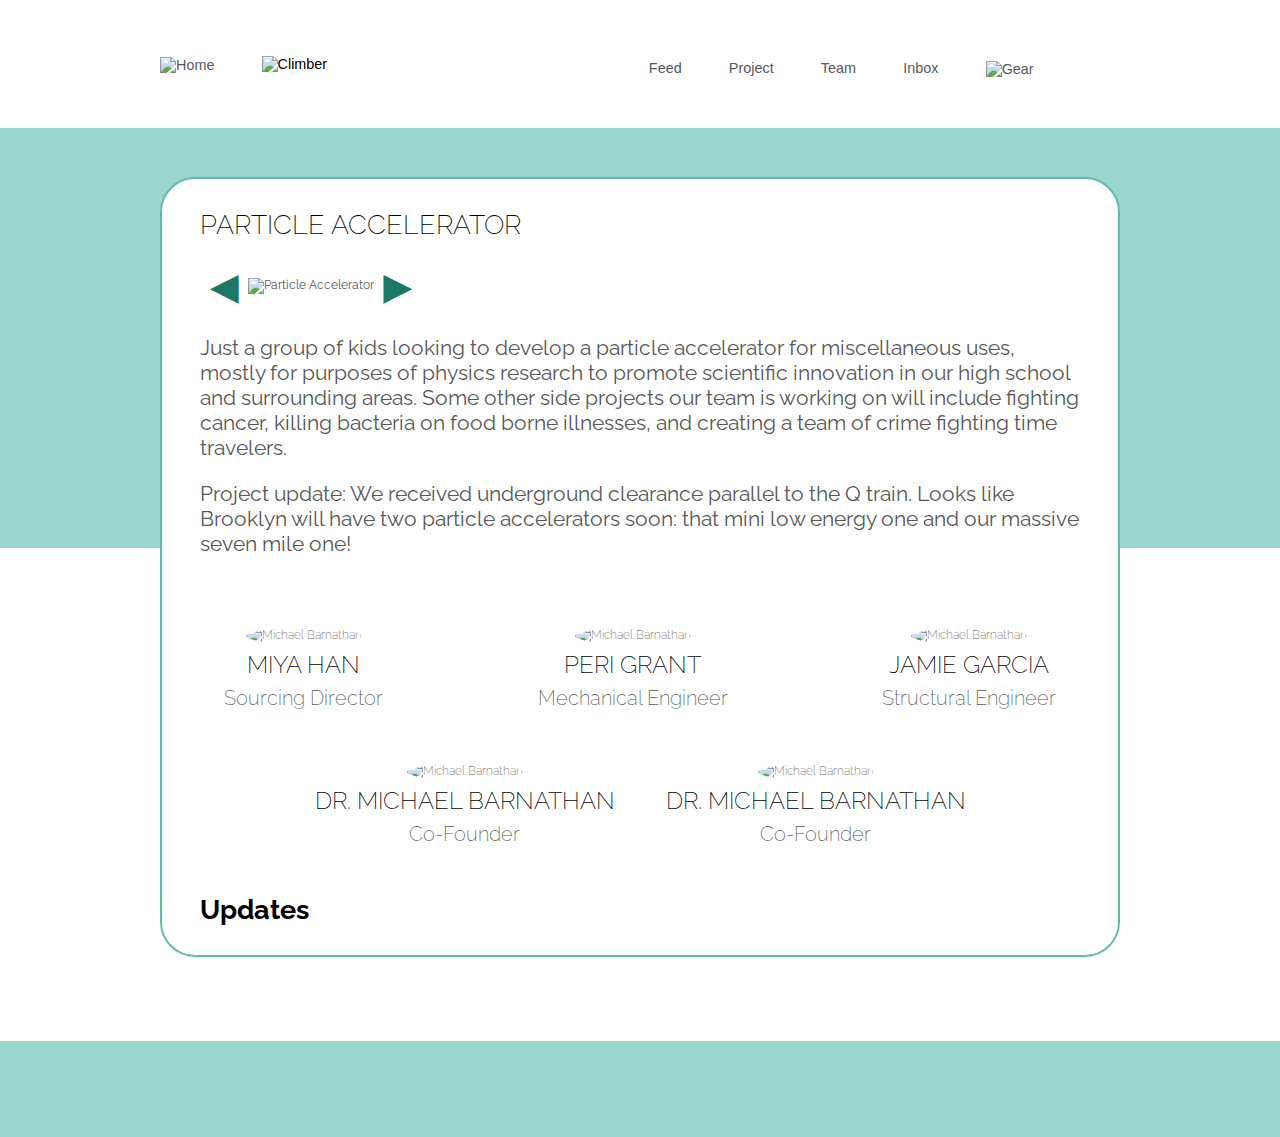
==== platform/project_details.html @ 446ea31a "Project details page." ====
<!doctype html>
<html><head>
<meta charset="utf-8">
<title>Welcome to the Mountaintop Platform!</title>
<link rel="stylesheet" media="all" href="platform.css" />
</head>

<body>
	<header>
		<nav>
            <div>
                <a href="/"><img src="images/mountaintop.png" alt="Home" id="Logo" /></a>
                <img src="images/climber.png" alt="Climber" id="Climber" />
            </div>
			<ul>
            	<li><a href="#">Feed</a></li>
                <li><a href="#">Project</a></li>
                <li><a href="#">Team</a></li>
                <li><a href="#">Inbox</a></li>
                <li><a href="#"><img src="images/gear.png" alt="Gear" /></a></li>
            </ul>
	    </nav>
	</header>

    <article id="Project">
        <div class="SplitBg" style="height: 35em"></div>
        <div class="Foreground">
            <section id="Details">
                <h1>Particle Accelerator</h1>
                <div class="ImageCarousel"><a href="#">&#9668;</a><img src="images/accelerator.jpg" alt="Particle Accelerator" /><a href="#">&#9658;</a></div>
        
                <p>Just a group of kids looking to develop a particle
        accelerator for miscellaneous uses, mostly for purposes of
        physics research to promote scientific innovation in our
        high school and surrounding areas. Some other side
        projects our team is working on will include fighting
        cancer, killing bacteria on food borne illnesses, and
        creating a team of crime fighting time travelers.</p>
                <p>Project update: We received underground clearance
        parallel to the Q train. Looks like Brooklyn will have two
        particle accelerators soon: that mini low energy one and
        our massive seven mile one!</p>
            </section>
        
            <section id="Team">        
                <ul class="Split">
                    <li>
                        <section>
                            <header>
                                <img src="../images/team/michael.jpg" alt="Michael Barnathan" />
                                <h2>Miya Han</h2>
                                <h3>Sourcing Director</h3>
                            </header>
                        </section>
                    </li>
                    <li>
                        <section>
                            <header>
                                <img src="../images/team/michael.jpg" alt="Michael Barnathan" />
                                <h2>Peri Grant</h2>
                                <h3>Mechanical Engineer</h3>
                            </header>
                        </section>
                    </li>
                    <li>
                        <section>
                            <header>
                                <img src="../images/team/michael.jpg" alt="Michael Barnathan" />
                                <h2>Jamie Garcia</h2>
                                <h3>Structural Engineer</h3>
                            </header>
                        </section>
                    </li>
                    <li>
                        <section>
                            <header>
                                <img src="../images/team/michael.jpg" alt="Michael Barnathan" />
                                <h2>Dr. Michael Barnathan</h2>
                                <h3>Co-Founder</h3>
                            </header>
                        </section>
                    </li>
                    <li>
                        <section>
                            <header>
                                <img src="../images/team/michael.jpg" alt="Michael Barnathan" />
                                <h2>Dr. Michael Barnathan</h2>
                                <h3>Co-Founder</h3>
                            </header>
                        </section>
                    </li>
                </ul>
            </section>
            <section class="Comments">
                <h1>Updates</h1>
            </section>
        </div>
    </article>
    <footer></footer>
</body>
</html>
---- platform/platform.css ----
@import url(https://fonts.googleapis.com/css?family=Raleway:400,200,500,700);

body, input, button {
    font-family: "Raleway", "Montserrat", sans-serif;
    outline: none;
}

html {
    font-size: 75%;
}

body {
    margin: 0 auto;
    max-width: 100%;
    text-align: center;
    background-color: white;
}

body > header, body > footer > *:only-child, body > section > div:only-child {
    width: 80em;
    margin: 0 auto;
}

a {
    color: #2e2e2e;
}

body > section:nth-of-type(odd), footer {
    background-color: #99d6ce;
    color: white;
}

body > section {
    padding: 0 10%;
}

h1, h2 {
    color: black;
}

body > section:nth-of-type(odd) h1, body > section:nth-of-type(odd) h2, footer h1, footer h2 {
    color: white;
}

h1 {
    font-size: 2.25rem;
    font-weight: bold;
}

h2 {
    font-size: 2rem;
    font-weight: 500;
}

section > header > h1 {
    font-size: 3rem;
    margin-bottom: 5px;
}

p {
    font-size: 1.75rem;
}

section > header > p {
    margin-top: 0;
    font-style: italic;
}

section {
    font-weight: 200;
    color: #585858;
}

#Signup > div {
    display: flex;
}

header nav * {
    vertical-align: middle;
    margin-right: 1.5em;
}

header nav {
    display: flex;
    justify-content: space-between;
    align-items: center;
    font-family: "Century Gothic", sans-serif;
    font-size: 1.2rem;
    white-space: nowrap;
    overflow: hidden;
    min-height: 128px;
}

header nav li {
    display: inline;
}

nav ul {
    padding-top: 0.5em;
}

nav ul, nav a {
    color: #58585a;
    text-decoration: none;
}

nav ul li img {
    height: 1.75em;
}

footer {
    clear: both;
    width: 100%;
    min-height: 8em;
    margin-top: 7em;
}

.TwoCol .FormContainer, input {
    border: 2px solid #62baa8;
}

.Clear {
    clear: both;
}

#Signup {
    min-height: 41.5em;
    vertical-align: middle;
}

.TwoCol {
    display: flex;
    justify-content: space-between;
    align-items: center;
    text-align: left;
}

.TwoCol .FormContainer {
    background-color: white;
    padding: 2em;
    border-radius: 35px;
}

#Signup .Left, #SignupForm input, #SignupForm button {
    font-size: 1.5rem;
}

#Signup .Left {
    padding-right: 5em;
    line-height: 1.25;
}

#SignupForm input {
    font-weight: 200;
    padding: 0.5em;
    background-color: #e6e5e6;
    border-radius: 15px;
    width: 100%;
    box-sizing: border-box;
    margin-top: 0.4em;
}

#SignupForm fieldset {
    border: none;
    padding: 0;
    margin-left: 0;
    width: 100%;
}

#SignupForm fieldset input {
    display: inline;
    width: 49%;
    margin-left: 0;
}

#SignupForm fieldset input:first-child {
    margin-right: 2%;
}

#SignupForm button {
    margin-top: 1em;
    background-color: #20ac91;
    color: white;
    border: none;
    border-radius: 10px;
    padding: 0.3em 2em 0.5em 1em;
}

#Description, #Description > section {
    margin-top: 7em;
    clear: both;
    text-align: left;
}

#Description > header {
    text-align: center;
}

#Description > section {
    max-width: 60em;
    margin-right: auto;
    margin-left: auto;
}

#Description > section > img {
    float: right;
    margin-left: 6em;
    max-width: 50%;
}

#Description > section:nth-of-type(odd) > img {
    float: left;
    margin-right: 6em;
    margin-left: 0;
}

article#Project {
    position: relative;
    padding-top: 1px;
    text-align: left;
}

.SplitBg {
    background-color: #99d6ce;
    position: absolute;
    z-index: -1;
    top: 0;
    left: 0;
    right: 0;
    display: block;
}

.Foreground {
    border-radius: 35px;
    border: 2px solid #62baa8;
    color: black;
    background-color: white;
    width: 80em;
    margin: 4em auto;
    padding: 1em 3%;
    box-sizing: border-box;
}

#Project #Details {
    font-weight: 400;
}

#Project #Details h1, #Project #Team h2 {
    text-transform: uppercase;
    font-weight: 200;
}

.ImageCarousel * {
    vertical-align: middle;
}

.ImageCarousel a {
    font-size: 400%;
    text-decoration: none;
    color: #1b7865;
}

.ImageCarousel img {
    height: 20em;
}

#Team h3 {
    font-weight: 200;
    font-size: 165%;
}

#Team h2, #Team h3 {
    margin: 0.25em 0;
}

#Team {
    text-align: justify;
    text-align-last: center;
    line-height: 1.25;
    margin-top: 4em;
}

#Team ul {
    list-style: none;
    padding: 0;
}

#Team ul li {
    display: inline-block;
    margin: 2em;
}

#Team ul img {
	width: 13.86em;
	border-radius: 100%;
}

#Team .Bio {
    display: none;
}

@media (max-width: 1200px) {    
    header nav {
        padding-left: 10%;
    }
    
    body > header, body > footer > *:only-child, body > section > div:only-child {
        width: 100%;
    }
}

@media (max-width: 920px) {    
    #Climber {
        display: none;
    }
    
    header nav {
        justify-content: space-around;
    }
    
    header nav * {
        margin-right: 0;
    }
    
    header nav li {
        margin-right: 1.5em;
    }
}

@media (max-width: 850px) {    
    #Description > section > img, #Description > section:nth-of-type(odd) > img {
        float: none;
        display: inline-block;
        margin: 0;
    }
    
    #Description > section {
        text-align: center;
        width: 100%;
    }
    
    #Signup > div {
        display: block;
        padding-top: 10%;
        padding-bottom: 10%;
    }
    
    #Signup {
        min-height: 0;
    }
    
    #Signup .Left {
        width: 100%;
        float: none;
        text-align: center;
    }
    
    #Signup .Left, #SignupForm input, #SignupForm button {
        font-size: 1.2rem;
    }
}

@media (max-width: 680px) {    
    header nav {
        padding-left: 0;
        display: block;
        margin-top: 1em;
    }
    
    section > header > h1 {
        font-size: 5.6vw;
    }
    
    section > h1, section > h2 {
        line-height: 1.5;
    }
    
    #Description > header > p {
        font-size: 1.5rem;
    }
}
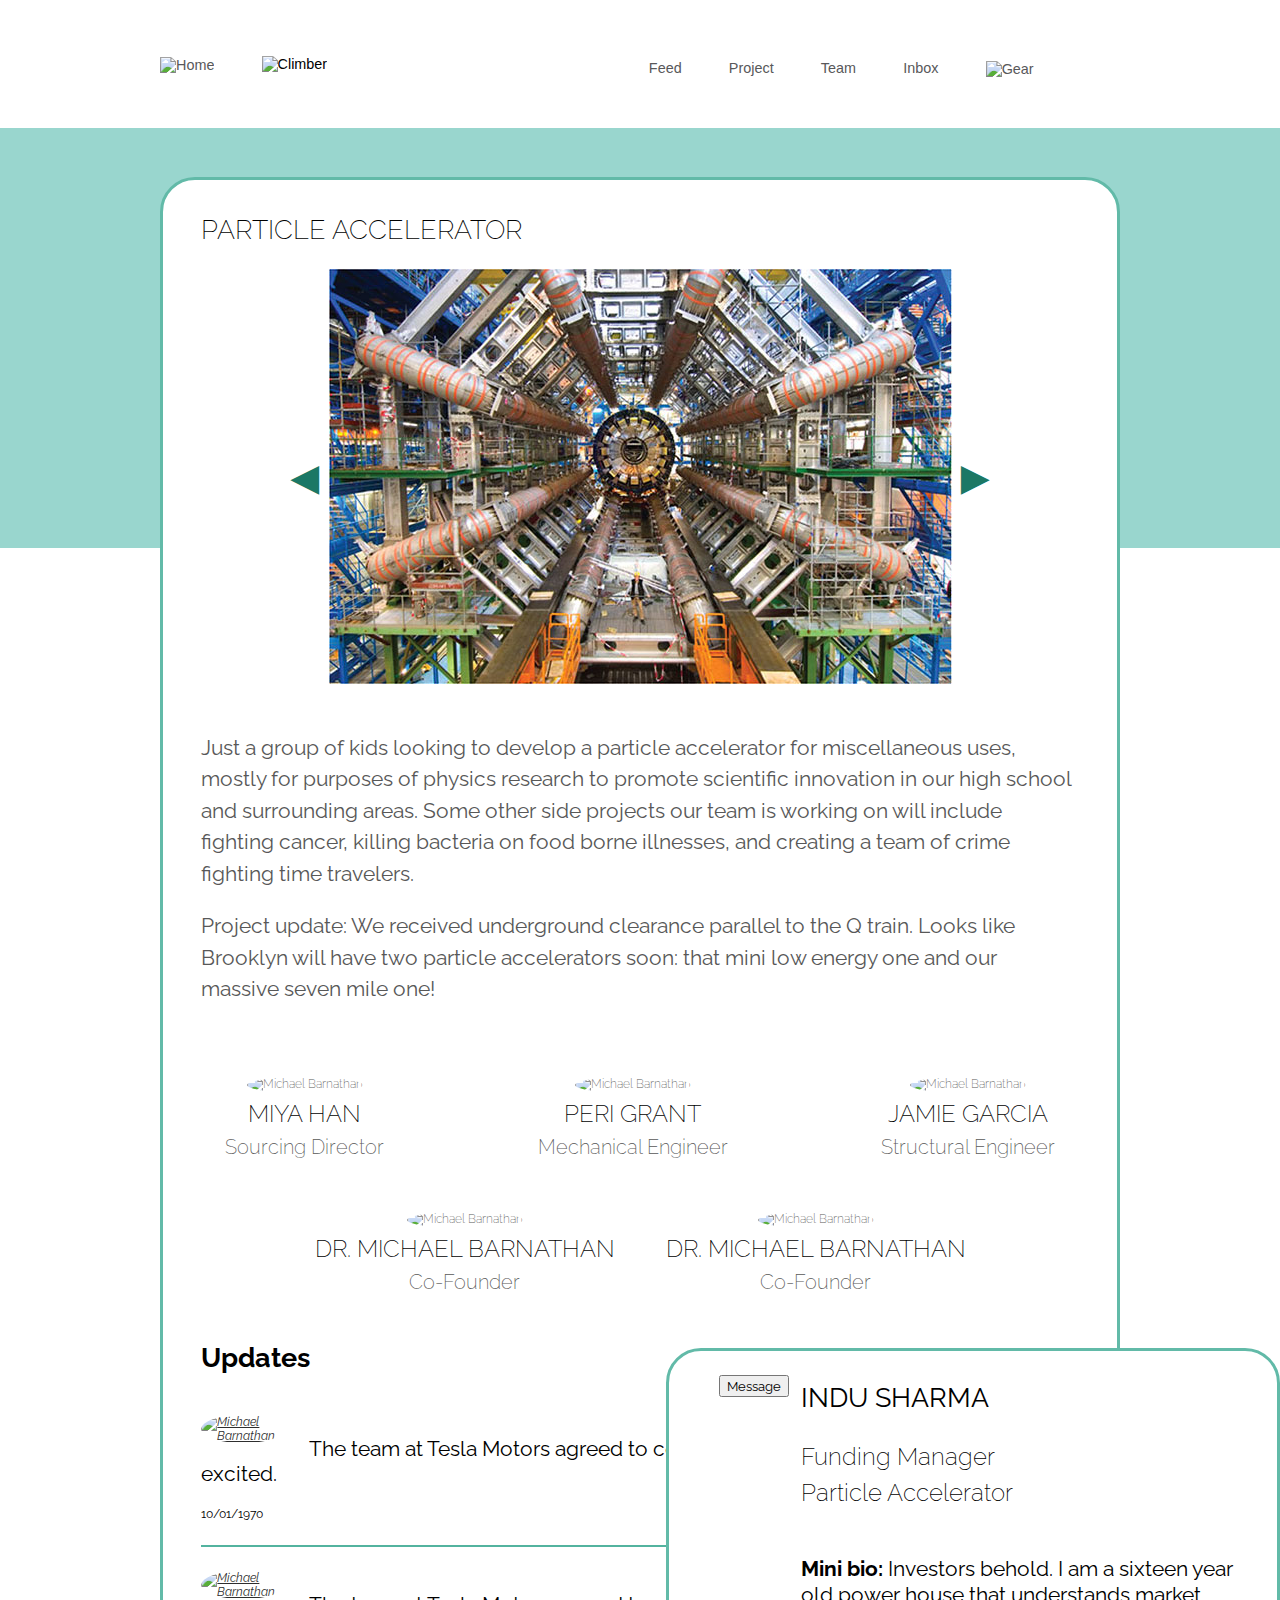
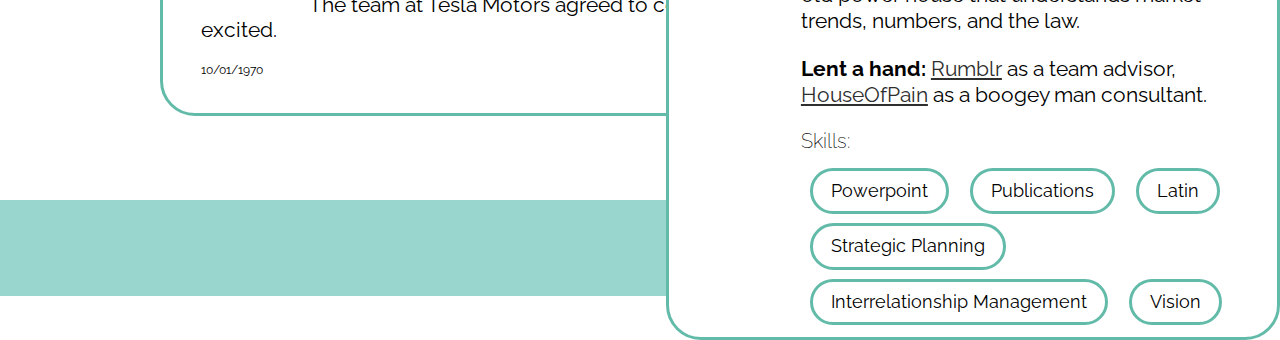
==== commit e526dc2b: "Add comments section." ====
--- a/platform/project_details.html
+++ b/platform/project_details.html
@@ -87,12 +87,49 @@
                                 <h2>Dr. Michael Barnathan</h2>
                                 <h3>Co-Founder</h3>
                             </header>
+                            
+                            <aside>
+                                <nav>
+                                    <button>Message</button>
+                                </nav>
+                                <div class="Profile">
+                                    <header>
+                                        <h1>Indu Sharma</h1>
+                                        <h2>Funding Manager</h2>
+                                        <h2>Particle Accelerator</h3>
+                                    </header>
+                                    <p><strong>Mini bio:</strong> Investors behold. I am a sixteen year old power house that understands market trends, numbers, and the law.</p>
+                                    <p><strong>Lent a hand:</strong> <a href="#">Rumblr</a> as a team advisor, <a href="#">HouseOfPain</a> as a boogey man consultant.</p>
+                                    <h3>Skills:</h3>
+                                    <ul class="Skills">
+                                        <li>Powerpoint</li>
+                                        <li>Publications</li>
+                                        <li>Latin</li>
+                                        <li>Strategic Planning</li>
+                                        <li>Interrelationship Management</li>
+                                        <li>Vision</li>
+                                     </ul>
+                            </aside>
                         </section>
                     </li>
                 </ul>
             </section>
             <section class="Comments">
                 <h1>Updates</h1>
+                <article>
+                    <address><a href="#" rel="author"><img src="../images/team/michael.jpg" alt="Michael Barnathan" /></a></address>
+                    <div>
+                        <p>The team at Tesla Motors agreed to come to our skill share day! So FRIGGEN excited.</p>
+                    </div>
+                    <time datetime="1970-10-01">10/01/1970</time>
+                </article>
+                <article>
+                    <address><a href="#" rel="author"><img src="../images/team/michael.jpg" alt="Michael Barnathan" /></a></address>
+                    <div>
+                        <p>The team at Tesla Motors agreed to come to our skill share day! So FRIGGEN excited.</p>
+                    </div>
+                    <time datetime="1970-10-01">10/01/1970</time>
+                </article>
             </section>
         </div>
     </article>
--- a/platform/platform.css
+++ b/platform/platform.css
@@ -69,6 +69,11 @@
 section {
     font-weight: 200;
     color: #585858;
+}
+
+ul {
+    list-style: none;
+    padding: 0;
 }
 
 #Signup > div {
@@ -91,20 +96,20 @@
     min-height: 128px;
 }
 
-header nav li {
+body > header > nav li {
     display: inline;
 }
 
-nav ul {
+body > header > nav ul {
     padding-top: 0.5em;
 }
 
-nav ul, nav a {
+body > header > nav ul, body > header > nav a {
     color: #58585a;
     text-decoration: none;
 }
 
-nav ul li img {
+body > header > nav ul li img {
     height: 1.75em;
 }
 
@@ -230,12 +235,12 @@
     display: block;
 }
 
-.Foreground {
+.Foreground, aside, .Skills li {
     border-radius: 35px;
-    border: 2px solid #62baa8;
+    border: 3px solid #62baa8;
     color: black;
     background-color: white;
-    width: 80em;
+    max-width: 80em;
     margin: 4em auto;
     padding: 1em 3%;
     box-sizing: border-box;
@@ -243,11 +248,18 @@
 
 #Project #Details {
     font-weight: 400;
-}
-
-#Project #Details h1, #Project #Team h2 {
+    line-height: 1.5;
+}
+
+#Project #Details h1, #Team li > section > header h2 {
     text-transform: uppercase;
     font-weight: 200;
+}
+
+.ImageCarousel {
+    text-align: center;
+    margin-bottom: 4em;
+    white-space: nowrap;
 }
 
 .ImageCarousel * {
@@ -261,7 +273,7 @@
 }
 
 .ImageCarousel img {
-    height: 20em;
+    max-width: 100%;
 }
 
 #Team h3 {
@@ -280,17 +292,14 @@
     margin-top: 4em;
 }
 
-#Team ul {
-    list-style: none;
-    padding: 0;
-}
-
-#Team ul li {
+#Team > ul > li {
     display: inline-block;
     margin: 2em;
-}
-
-#Team ul img {
+    text-align: center;
+    text-align-last: auto;
+}
+
+#Team > ul img {
 	width: 13.86em;
 	border-radius: 100%;
 }
@@ -299,7 +308,74 @@
     display: none;
 }
 
-@media (max-width: 1200px) {    
+.Comments {
+    color: black;
+    font-weight: 400;
+}
+
+.Comments > article {
+    padding: 2em 0;
+    border-top: 2px solid #53b39f;
+}
+
+.Comments > article:first-of-type {
+    border-top: none;
+}
+
+.Comments > article:after {
+    content: ""
+    clear: left;
+}
+
+.Comments address {
+    width: 7em;
+    max-height: 7em;
+    overflow: hidden;
+    float: left;
+    margin-right: 2em;
+}
+
+.Comments address img {
+	border-radius: 100%;
+    width: 100%;
+}
+
+#Team aside {
+    position: absolute;
+    text-align: left;
+}
+
+aside {
+    display: flex;
+    font-weight: 400;
+}
+
+aside nav {
+    padding: 1em;
+}
+ 
+aside header {
+    margin-bottom: 4em;
+}
+
+aside h1 {
+    font-weight: normal;
+    text-transform: uppercase;
+    margin-bottom: 1em;
+}
+
+aside h2 {
+    font-weight: 200;
+}
+
+aside .Skills li {
+    display: inline-block;
+    font-size: 150%;
+    padding: 0.5em 1em;
+    margin: 0.5em 0.5em 0 0.5em;
+}
+
+@media (max-width: 1200px) {
     header nav {
         padding-left: 10%;
     }
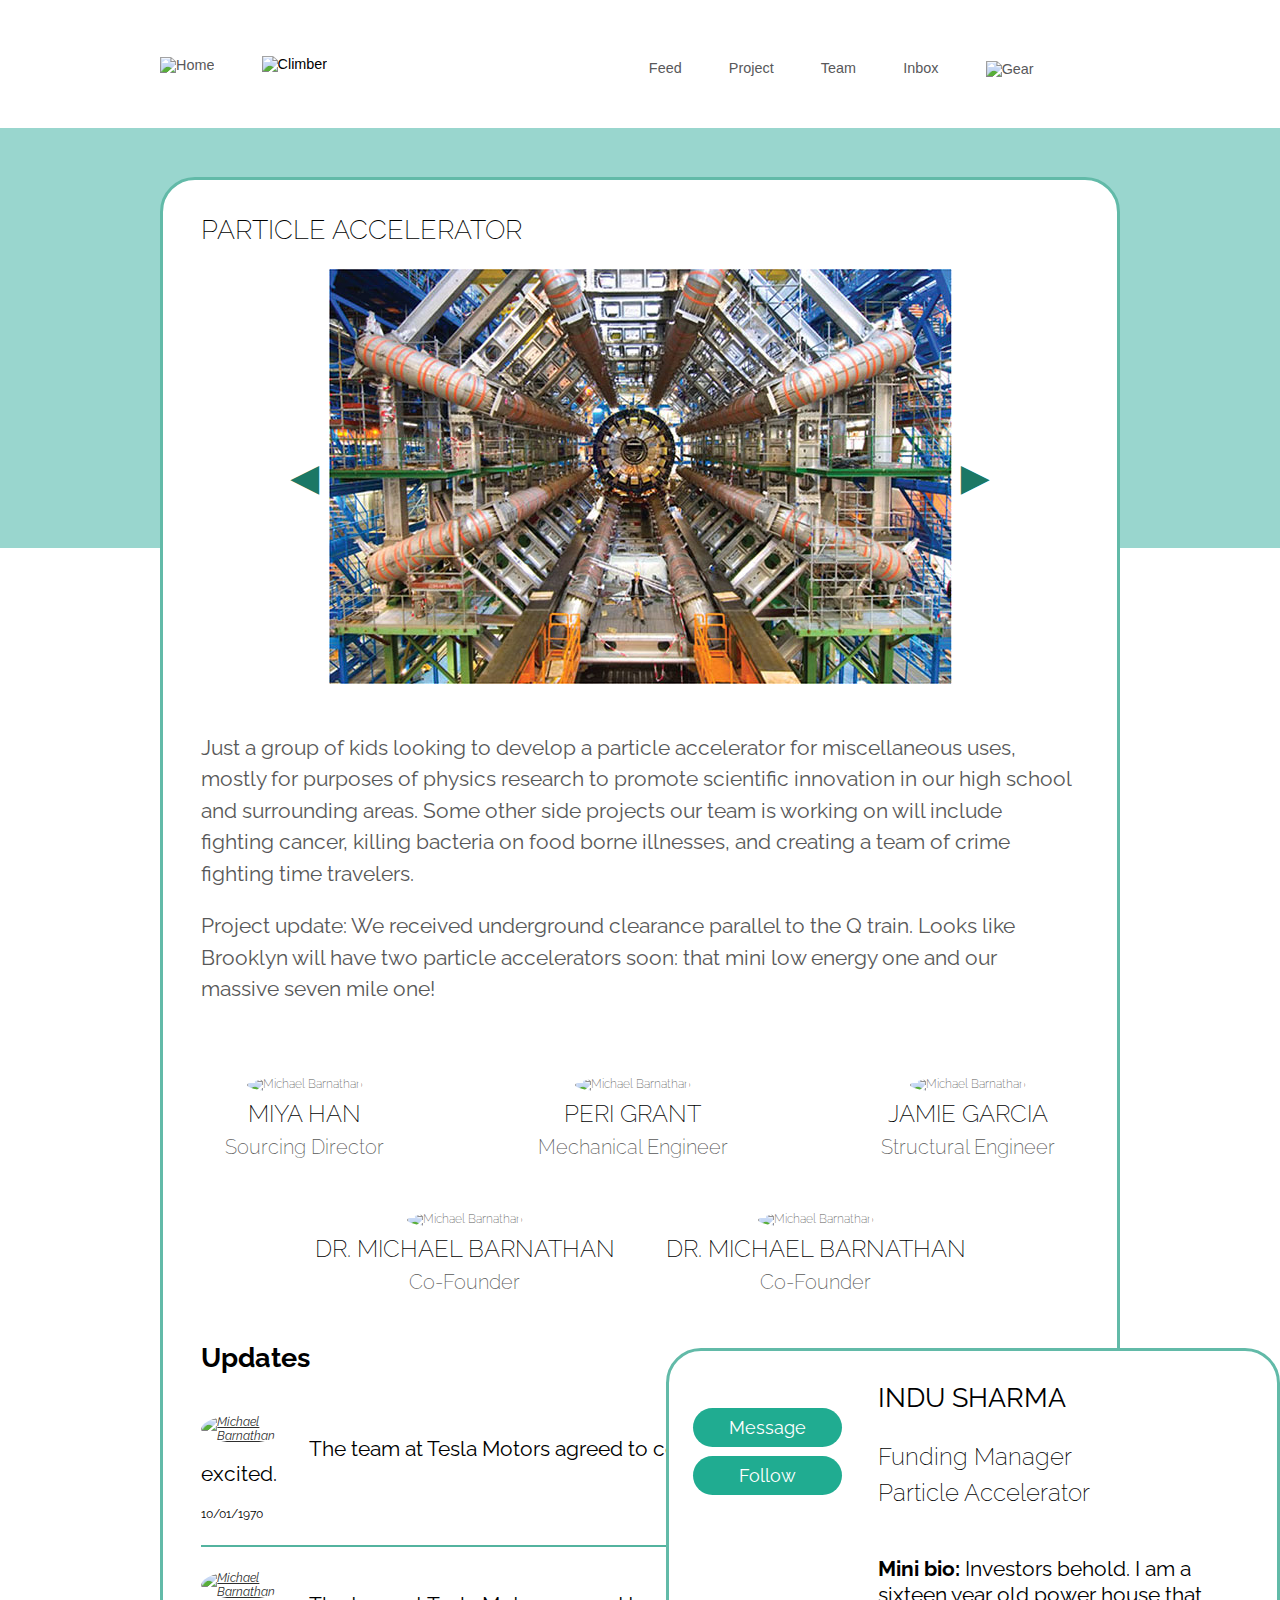
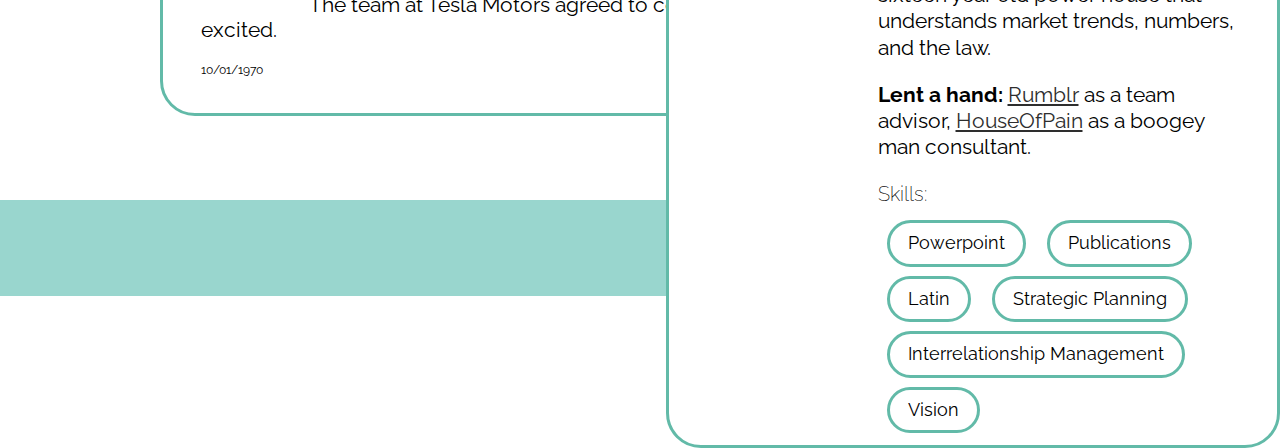
==== commit bb3f77b1: "Finish project details page." ====
--- a/platform/project_details.html
+++ b/platform/project_details.html
@@ -91,12 +91,13 @@
                             <aside>
                                 <nav>
                                     <button>Message</button>
+                                    <button>Follow</button>
                                 </nav>
                                 <div class="Profile">
                                     <header>
                                         <h1>Indu Sharma</h1>
                                         <h2>Funding Manager</h2>
-                                        <h2>Particle Accelerator</h3>
+                                        <h2>Particle Accelerator</h2>
                                     </header>
                                     <p><strong>Mini bio:</strong> Investors behold. I am a sixteen year old power house that understands market trends, numbers, and the law.</p>
                                     <p><strong>Lent a hand:</strong> <a href="#">Rumblr</a> as a team advisor, <a href="#">HouseOfPain</a> as a boogey man consultant.</p>
@@ -109,6 +110,7 @@
                                         <li>Interrelationship Management</li>
                                         <li>Vision</li>
                                      </ul>
+                                 </div>
                             </aside>
                         </section>
                     </li>
--- a/platform/platform.css
+++ b/platform/platform.css
@@ -182,7 +182,7 @@
     margin-right: 2%;
 }
 
-#SignupForm button {
+button {
     margin-top: 1em;
     background-color: #20ac91;
     color: white;
@@ -219,7 +219,7 @@
     margin-left: 0;
 }
 
-article#Project {
+body > article {
     position: relative;
     padding-top: 1px;
     text-align: left;
@@ -251,7 +251,7 @@
     line-height: 1.5;
 }
 
-#Project #Details h1, #Team li > section > header h2 {
+#Details h1, #Team li > section > header h2 {
     text-transform: uppercase;
     font-weight: 200;
 }
@@ -348,12 +348,14 @@
 aside {
     display: flex;
     font-weight: 400;
+    padding-left: 1em;
 }
 
 aside nav {
-    padding: 1em;
-}
- 
+    padding: 3em 1em;
+    margin-right: 2em;
+}
+
 aside header {
     margin-bottom: 4em;
 }
@@ -375,6 +377,20 @@
     margin: 0.5em 0.5em 0 0.5em;
 }
 
+aside .Skills li:hover {
+    background-color: #20ac91;
+    color: white;
+}
+
+aside button {
+    font-size: 150%;
+    border-radius: 40px;
+    display: block;
+    margin-top: 0.5em;
+    width: 100%;
+    padding: 0.5em 2em;
+}
+
 @media (max-width: 1200px) {
     header nav {
         padding-left: 10%;
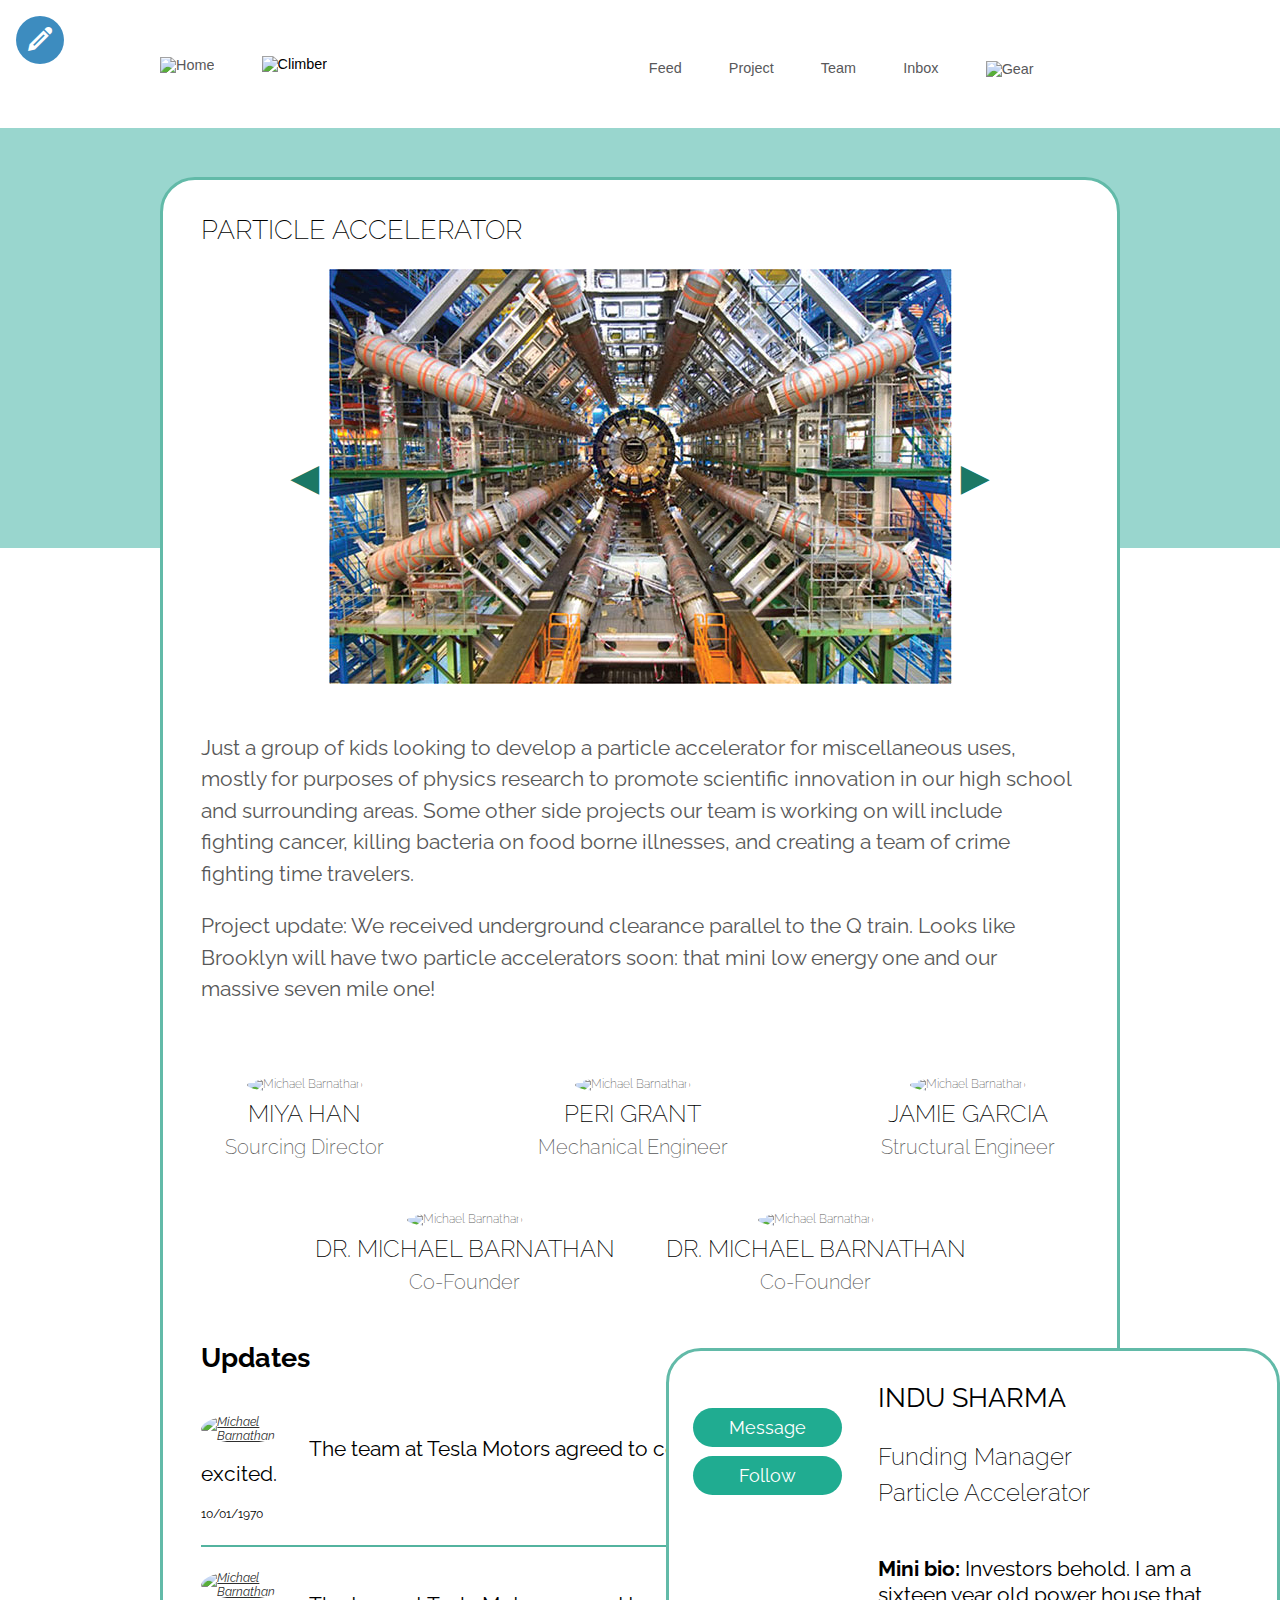
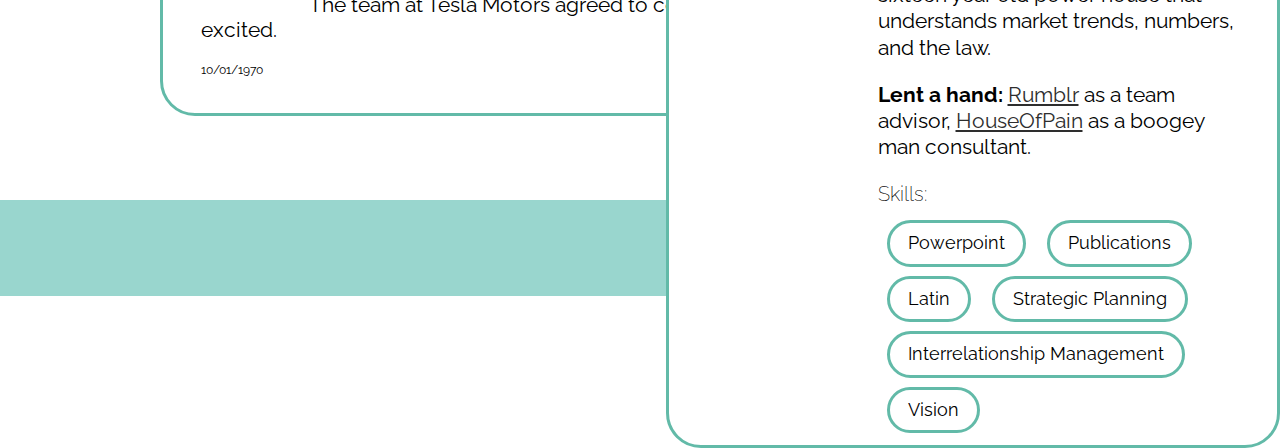
==== commit 2029fd19: "Incorporate editor into page." ====
--- a/platform/project_details.html
+++ b/platform/project_details.html
@@ -2,7 +2,9 @@
 <html><head>
 <meta charset="utf-8">
 <title>Welcome to the Mountaintop Platform!</title>
+<link rel="stylesheet" type="text/css" href="content-tools/content-tools.min.css">
 <link rel="stylesheet" media="all" href="platform.css" />
+<script src="content-tools/content-tools.min.js"></script>
 </head>
 
 <body>
@@ -26,20 +28,22 @@
         <div class="SplitBg" style="height: 35em"></div>
         <div class="Foreground">
             <section id="Details">
-                <h1>Particle Accelerator</h1>
+                <div data-editable data-name="Title"><h1>Particle Accelerator</h1></div>
                 <div class="ImageCarousel"><a href="#">&#9668;</a><img src="images/accelerator.jpg" alt="Particle Accelerator" /><a href="#">&#9658;</a></div>
         
-                <p>Just a group of kids looking to develop a particle
+                <div data-editable data-name="Content">
+                    <p>Just a group of kids looking to develop a particle
         accelerator for miscellaneous uses, mostly for purposes of
         physics research to promote scientific innovation in our
         high school and surrounding areas. Some other side
         projects our team is working on will include fighting
         cancer, killing bacteria on food borne illnesses, and
         creating a team of crime fighting time travelers.</p>
-                <p>Project update: We received underground clearance
+                    <p>Project update: We received underground clearance
         parallel to the Q train. Looks like Brooklyn will have two
         particle accelerators soon: that mini low energy one and
         our massive seven mile one!</p>
+                </div>
             </section>
         
             <section id="Team">        
@@ -47,16 +51,18 @@
                     <li>
                         <section>
                             <header>
-                                <img src="../images/team/michael.jpg" alt="Michael Barnathan" />
+                                <img src="../images/team/michael.jpg" alt="Michael Barnathan" class="Avatar" />
                                 <h2>Miya Han</h2>
-                                <h3>Sourcing Director</h3>
+                                <div data-editable data-name="MyTitle">
+                                    <h3>Sourcing Director</h3>
+                                </div>
                             </header>
                         </section>
                     </li>
                     <li>
                         <section>
                             <header>
-                                <img src="../images/team/michael.jpg" alt="Michael Barnathan" />
+                                <img src="../images/team/michael.jpg" alt="Michael Barnathan" class="Avatar" />
                                 <h2>Peri Grant</h2>
                                 <h3>Mechanical Engineer</h3>
                             </header>
@@ -65,7 +71,7 @@
                     <li>
                         <section>
                             <header>
-                                <img src="../images/team/michael.jpg" alt="Michael Barnathan" />
+                                <img src="../images/team/michael.jpg" alt="Michael Barnathan" class="Avatar" />
                                 <h2>Jamie Garcia</h2>
                                 <h3>Structural Engineer</h3>
                             </header>
@@ -74,7 +80,7 @@
                     <li>
                         <section>
                             <header>
-                                <img src="../images/team/michael.jpg" alt="Michael Barnathan" />
+                                <img src="../images/team/michael.jpg" alt="Michael Barnathan" class="Avatar" />
                                 <h2>Dr. Michael Barnathan</h2>
                                 <h3>Co-Founder</h3>
                             </header>
@@ -83,7 +89,7 @@
                     <li>
                         <section>
                             <header>
-                                <img src="../images/team/michael.jpg" alt="Michael Barnathan" />
+                                <img src="../images/team/michael.jpg" alt="Michael Barnathan" class="Avatar" />
                                 <h2>Dr. Michael Barnathan</h2>
                                 <h3>Co-Founder</h3>
                             </header>
@@ -116,17 +122,17 @@
                     </li>
                 </ul>
             </section>
-            <section class="Comments">
+            <section class="Feed Comments">
                 <h1>Updates</h1>
                 <article>
-                    <address><a href="#" rel="author"><img src="../images/team/michael.jpg" alt="Michael Barnathan" /></a></address>
+                    <address><a href="#" rel="author"><img src="../images/team/michael.jpg" alt="Michael Barnathan" class="Avatar" /></a></address>
                     <div>
                         <p>The team at Tesla Motors agreed to come to our skill share day! So FRIGGEN excited.</p>
                     </div>
                     <time datetime="1970-10-01">10/01/1970</time>
                 </article>
                 <article>
-                    <address><a href="#" rel="author"><img src="../images/team/michael.jpg" alt="Michael Barnathan" /></a></address>
+                    <address><a href="#" rel="author"><img src="../images/team/michael.jpg" alt="Michael Barnathan" class="Avatar" /></a></address>
                     <div>
                         <p>The team at Tesla Motors agreed to come to our skill share day! So FRIGGEN excited.</p>
                     </div>
@@ -136,5 +142,9 @@
         </div>
     </article>
     <footer></footer>
+    <script type="text/javascript">
+        editor = ContentTools.EditorApp.get();
+        editor.init('*[data-editable]', 'data-name');
+    </script>
 </body>
 </html>--- a/platform/content-tools/content-tools.min.css
+++ b/platform/content-tools/content-tools.min.css
@@ -0,0 +1,2 @@
+/*! ContentTools v0.1.0 by Anthony Blackshaw <ant@getme.co.uk> (https://github.com/anthonyjb) */
+.ce--dragging,.ce--resizing{-webkit-touch-callout:none;-webkit-user-select:none;-khtml-user-select:none;-moz-user-select:none;-ms-user-select:none;user-select:none}.ce--dragging{cursor:move        !important}.ce--resizing{cursor:nwse-resize !important}.ce-element--type-image,.ce-element--type-video{background-repeat:no-repeat;position:relative;cursor:pointer;z-index:1}.ce-element--type-image:after,.ce-element--type-image:before,.ce-element--type-video:after,.ce-element--type-video:before{background:rgba(0,0,0,0.5);border-radius:2px;color:white;display:none;font-family:arial, sans-serif;font-size:10px;line-height:10px;padding:4px 4px 3px;position:absolute}.ce-element--type-image:before,.ce-element--type-video:before{content:attr(data-ce-size);right:10px;top:10px}.ce-element--type-image.ce-element--over:before,.ce-element--type-image.ce-element--resizing:before,.ce-element--type-video.ce-element--over:before,.ce-element--type-video.ce-element--resizing:before{display:block}.ce-element--type-image{background-position:0 0;background-size:cover}.ce-element--type-video{background:#333 url("images/video.svg") center/auto 48px no-repeat}.ce-element--type-video:after{bottom:10px;content:attr(data-ce-title);display:block;left:10px}.ce-element--empty:after{display:inline-block;content:'\00a0'}.ce-element--dragging{background-color:rgba(51,51,51,0.1) !important;opacity:0.5;z-index:-1}.ce-element--dragging.ce-element--type-image,.ce-element--dragging.ce-element--type-video{background-color:#333 !important;opacity:1.0;outline-color:rgba(51,51,51,0.1) !important}.ce-element--drop{position:relative !important}.ce-element--drop:before{background:#f39c12 url("images/drop-vert-above.svg") center/auto 32px repeat;bottom:0;content:'' !important;left:0;opacity:0.8;position:absolute;right:0;top:0;z-index:9}.ce-element--drop-below:before{-ms-transform:rotate(180deg);-webkit-transform:rotate(180deg);transform:rotate(180deg)}.ce-element--drop-left:before{background-image:url("images/drop-horz.svg");-ms-transform:rotate(0deg);-webkit-transform:rotate(0deg);transform:rotate(0deg)}.ce-element--drop-right:before{background-image:url("images/drop-horz.svg");-ms-transform:rotate(180deg);-webkit-transform:rotate(180deg);transform:rotate(180deg)}.ce-element--drop.ce-element--type-table-row{background:#f39c12 url("images/drop-vert-above.svg") center/auto 32px repeat}.ce-element--drop.ce-element--type-table-row:before{display:none}.ce-element--drop.ce-element--type-table-row.ce-element--drop-below{background:#f39c12 url("images/drop-vert-below.svg") center/auto 32px repeat}.ce-element--focused,.ce-element--over{background-color:rgba(243,156,18,0.1);outline:none}.ce-element--focused.ce-element--type-image,.ce-element--focused.ce-element--type-video,.ce-element--over.ce-element--type-image,.ce-element--over.ce-element--type-video{background-color:#333;outline:4px solid rgba(243,156,18,0.35)}.ce-element--resize-top-left{cursor:nw-resize}.ce-element--resize-top-right{cursor:ne-resize}.ce-element--resize-bottom-right{cursor:se-resize}.ce-element--resize-bottom-left{cursor:sw-resize}.ce-drag-helper{background:#fff;border-radius:2px;box-shadow:0 3px 3px rgba(0,0,0,0.25);color:#4e4e4e;font:arial, sans-serif;font-size:12px;height:120px;left:0;line-height:135%;margin:5px 0px 0px 5px;overflow:hidden;padding:15px;position:absolute;top:0;width:120px;word-wrap:break-word;z-index:9}.ce-drag-helper:before{background:#2980b9;color:white;content:attr(data-ce-type);display:block;font-family:arial, sans-serif;font-size:10px;line-height:10px;padding:4px 4px 3px;position:absolute;right:0;top:0}.ce-drag-helper--type-list:after,.ce-drag-helper--type-list-item-text:after,.ce-drag-helper--type-pre-text:after,.ce-drag-helper--type-table:after,.ce-drag-helper--type-table-row:after,.ce-drag-helper--type-text:after{background-image:linear-gradient(rgba(255,255,255,0), #fff 66%);bottom:0;content:'';display:block;height:40px;left:0;position:absolute;width:100%}.ce-drag-helper--type-image{background-repeat:no-repeat;background-size:cover}img,iframe,video,[data-ce-tag=img],.ce-element--type-image,.ce-element--type-video{display:block;margin-left:auto;margin-right:auto}img.align-left,iframe.align-left,video.align-left,[data-ce-tag=img].align-left,.ce-element--type-image.align-left,.ce-element--type-video.align-left{clear:initial;float:left}img.align-right,iframe.align-right,video.align-right,[data-ce-tag=img].align-right,.ce-element--type-image.align-right,.ce-element--type-video.align-right{clear:initial;float:right}.ce-element--type-table-cell-text:empty:before{content:'...';font-style:italic;opacity:0.5}.ce-measure{display:block !important}@font-face{font-family:'icon';src:url("icons.woff");font-weight:normal;font-style:normal}.ct-widget,.ct-widget *{-webkit-box-sizing:border-box;-moz-box-sizing:border-box;box-sizing:border-box}.ct-widget div,.ct-widget span,.ct-widget iframe,.ct-widget a,.ct-widget b,.ct-widget i fieldset,.ct-widget form,.ct-widget label,.ct-widget legend,.ct-widget table,.ct-widget caption,.ct-widget tbody,.ct-widget tfoot,.ct-widget thead,.ct-widget tr,.ct-widget th,.ct-widget td,.ct-widget * div,.ct-widget * span,.ct-widget * iframe,.ct-widget * a,.ct-widget * b,.ct-widget * i fieldset,.ct-widget * form,.ct-widget * label,.ct-widget * legend,.ct-widget * table,.ct-widget * caption,.ct-widget * tbody,.ct-widget * tfoot,.ct-widget * thead,.ct-widget * tr,.ct-widget * th,.ct-widget * td{border:0;font-size:100%;font:inherit;margin:0;padding:0;vertical-align:baseline}.ct-widget ol,.ct-widget ul,.ct-widget * ol,.ct-widget * ul{list-style:none}.ct-widget table,.ct-widget * table{border-collapse:collapse;border-spacing:0}.ct-widget{opacity:0;font-family:arial, sans-serif;font-size:14px;line-height:18px;-webkit-font-smoothing:antialiased;-moz-osx-font-smoothing:grayscale;z-index:9999;-webkit-transition-property:opacity;-moz-transition-property:opacity;transition-property:opacity;-webkit-transition-duration:0.25s;-moz-transition-duration:0.25s;transition-duration:0.25s;-webkit-transition-timing-function:ease-in;-moz-transition-timing-function:ease-in;transition-timing-function:ease-in}.ct-widget--active{opacity:1;-webkit-transition-property:opacity;-moz-transition-property:opacity;transition-property:opacity;-webkit-transition-duration:0.25s;-moz-transition-duration:0.25s;transition-duration:0.25s;-webkit-transition-timing-function:ease-in;-moz-transition-timing-function:ease-in;transition-timing-function:ease-in}.ct-widget .ct-attribute{border-bottom:1px solid #eee;height:48px;vertical-align:top}.ct-widget .ct-attribute::after{clear:both;content:"";display:table}.ct-widget .ct-attribute__name{background:#f6f6f6;border:none;color:#646464;float:left;height:47px;outline:none;padding:0 16px;font-family:arial, sans-serif;font-size:14px;line-height:48px;-webkit-font-smoothing:antialiased;-moz-osx-font-smoothing:grayscale;width:25%}.ct-widget .ct-attribute__name--invalid{color:#e74c3c}.ct-widget .ct-attribute__value{-webkit-appearance:none;-moz-appearance:none;appearance:none;background:white;border:none;color:#646464;float:right;height:47px;outline:none;padding:0 16px;font-family:arial, sans-serif;font-size:14px;line-height:48px;-webkit-font-smoothing:antialiased;-moz-osx-font-smoothing:grayscale;width:75%}.ct-widget .ct-crop-marks{height:320px;left:73px;position:absolute;top:0;width:427px}.ct-widget .ct-crop-marks__clipper{height:100%;overflow:hidden;position:relative;width:100%}.ct-widget .ct-crop-marks__ruler--top-left{position:absolute}.ct-widget .ct-crop-marks__ruler--top-left:after{border:1px solid rgba(255,255,255,0.5);border-bottom:none;border-right:none;box-shadow:-1px -1px 1px rgba(0,0,0,0.25),inset 1px 1px 1px rgba(0,0,0,0.25);content:'';height:999px;left:0;position:absolute;top:0;width:999px}.ct-widget .ct-crop-marks__ruler--bottom-right{position:absolute}.ct-widget .ct-crop-marks__ruler--bottom-right:after{border:1px solid rgba(255,255,255,0.5);border-top:none;border-left:none;bottom:0;box-shadow:1px 1px 1px rgba(0,0,0,0.25),inset -1px -1px 1px rgba(0,0,0,0.25);content:'';height:999px;position:absolute;right:0;width:999px}.ct-widget .ct-crop-marks__handle{background:#2980b9;border:1px solid #409ad5;border-radius:7px;cursor:pointer;height:15px;margin-left:-7px;margin-top:-7px;position:absolute;width:15px}.ct-widget .ct-crop-marks__handle--bottom-right{margin-left:-8px;margin-top:-8px}.ct-widget .ct-crop-marks__handle:hover{background:#2e8ece}@-webkit-keyframes busy-dialog{0%{transform:translate(-50%, -50%) rotate(0deg);-webkit-transform:transform}100%{transform:translate(-50%, -50%) rotate(359deg);-webkit-transform:transform}}@-moz-keyframes busy-dialog{0%{transform:translate(-50%, -50%) rotate(0deg);-moz-transform:transform}100%{transform:translate(-50%, -50%) rotate(359deg);-moz-transform:transform}}@keyframes busy-dialog{0%{transform:translate(-50%, -50%) rotate(0deg);-webkit-transform:transform;-moz-transform:transform;-ms-transform:transform;-o-transform:transform;transform:transform}100%{transform:translate(-50%, -50%) rotate(359deg);-webkit-transform:transform;-moz-transform:transform;-ms-transform:transform;-o-transform:transform;transform:transform}}.ct-widget.ct-dialog{background:white;box-shadow:0 8px 8px rgba(0,0,0,0.35);border-radius:2px;height:480px;left:50%;margin-left:-350px;margin-top:-240px;position:fixed;top:50%;width:700px;z-index:10099}.ct-widget.ct-dialog--busy .ct-dialog__busy{display:block}.ct-widget.ct-dialog--busy .ct-dialog__body{opacity:0.1}.ct-widget .ct-dialog__header{color:#a4a4a4;border-bottom:1px solid #eee;height:48px;padding:0 16px;position:relative}.ct-widget .ct-dialog__caption{font-family:arial, sans-serif;font-size:18px;line-height:48px;-webkit-font-smoothing:antialiased;-moz-osx-font-smoothing:grayscale}.ct-widget .ct-dialog__close{border-left:1px solid #eee;cursor:pointer;height:48px;line-height:48px;position:absolute;right:0;text-align:center;top:0;font-family:'icon';font-size:16px;font-style:normal;font-weight:normal;font-variant:normal;speak:none;text-transform:none;-webkit-font-smoothing:antialiased;-moz-osx-font-smoothing:grayscale;width:48px}.ct-widget .ct-dialog__close:before{content:'\ea0f'}.ct-widget .ct-dialog__close:hover:before{color:#646464}.ct-widget .ct-dialog__body{margin:auto;width:572px}.ct-widget .ct-dialog__view{height:320px;margin-top:32px}.ct-widget .ct-dialog__controls{margin-top:16px}.ct-widget .ct-dialog__controls::after{clear:both;content:"";display:table}.ct-widget .ct-dialog__busy{display:none;position:absolute}.ct-widget .ct-dialog__busy:before{-webkit-animation:busy-dialog 5s linear;-moz-animation:busy-dialog 5s linear;animation:busy-dialog 5s linear;-webkit-animation-iteration-count:infinite;-moz-animation-iteration-count:infinite;animation-iteration-count:infinite;-webkit-animation-fill-mode:forwards;-moz-animation-fill-mode:forwards;animation-fill-mode:forwards;color:#a4a4a4;content:"\e994";left:50%;position:fixed;top:50%;font-family:'icon';font-size:80px;font-style:normal;font-weight:normal;font-variant:normal;speak:none;text-transform:none;-webkit-font-smoothing:antialiased;-moz-osx-font-smoothing:grayscale}.ct-widget .ct-control-group{font-size:0}.ct-widget .ct-control-group--center{text-align:center}.ct-widget .ct-control-group--left{float:left}.ct-widget .ct-control-group--right{float:right}.ct-widget .ct-control{margin-left:16px;position:relative}.ct-widget .ct-control:first-child{margin-left:0}.ct-widget .ct-control--icon{border-radius:2px;color:#a4a4a4;cursor:pointer;display:inline-block;height:32px;line-height:32px;text-align:center;font-family:'icon';font-size:16px;font-style:normal;font-weight:normal;font-variant:normal;speak:none;text-transform:none;-webkit-font-smoothing:antialiased;-moz-osx-font-smoothing:grayscale;width:32px}.ct-widget .ct-control--icon:after{background:black;border-radius:2px;color:white;content:attr(data-tooltip);display:block;-webkit-hyphens:auto;-moz-hyphens:auto;-ms-hyphens:auto;hyphens:auto;left:-26.5px;line-height:20px;opacity:0.0;padding:0 8px;position:absolute;bottom:37px;font-family:arial, sans-serif;font-size:12px;line-height:20px;-webkit-font-smoothing:antialiased;-moz-osx-font-smoothing:grayscale;visibility:hidden;width:85px;word-break:break-word}.ct-widget .ct-control--icon:hover:after{opacity:0.8;visibility:visible;-webkit-transition-property:opacity;-moz-transition-property:opacity;transition-property:opacity;-webkit-transition-duration:0s;-moz-transition-duration:0s;transition-duration:0s;-webkit-transition-timing-function:ease-in;-moz-transition-timing-function:ease-in;transition-timing-function:ease-in;-webkit-transition-delay:2s;-moz-transition-delay:2s;transition-delay:2s}.ct-widget .ct-control--icon:before{content:''}.ct-widget .ct-control--icon:hover{background:#eee;color:#646464}.ct-widget .ct-control--active,.ct-widget .ct-control--on{background:#a4a4a4;color:white}.ct-widget .ct-control--active:hover,.ct-widget .ct-control--on:hover{background:#646464;color:white}.ct-widget .ct-control--rotate-ccw:before{content:'\e965'}.ct-widget .ct-control--rotate-cw:before{content:'\e966'}.ct-widget .ct-control--crop:before{content:'\ea57'}.ct-widget .ct-control--remove:before{content:'\e9ac'}.ct-widget .ct-control--styles:before{content:'\e90b'}.ct-widget .ct-control--attributes:before{content:'\e994'}.ct-widget .ct-control--code:before{content:'\ea80'}.ct-widget .ct-control--icon.ct-control--muted{cursor:default}.ct-widget .ct-control--icon.ct-control--muted:before{opacity:0.5}.ct-widget .ct-control--icon.ct-control--muted:hover{color:#a4a4a4;background:transparent}.ct-widget .ct-control--text{background:#2980b9;border-radius:2px;color:white;cursor:pointer;display:inline-block;font-weight:bold;height:32px;overflow:hidden;padding:0 8px;text-align:center;text-overflow:ellipsis;font-family:arial, sans-serif;font-size:14px;line-height:32px;-webkit-font-smoothing:antialiased;-moz-osx-font-smoothing:grayscale;vertical-align:top;width:100px}.ct-widget .ct-control--text:hover{background:#2e8ece}.ct-widget .ct-control--apply,.ct-widget .ct-control--insert,.ct-widget .ct-control--ok{background:#27ae60}.ct-widget .ct-control--apply:hover,.ct-widget .ct-control--insert:hover,.ct-widget .ct-control--ok:hover{background:#2cc36b}.ct-widget .ct-control--cancel,.ct-widget .ct-control--clear{background:#e74c3c}.ct-widget .ct-control--cancel:hover,.ct-widget .ct-control--clear:hover{background:#ea6153}.ct-widget .ct-control--text.ct-control--muted{background:#ccc;cursor:default}.ct-widget .ct-control--text.ct-control--muted:hover{background:#ccc}.ct-widget .ct-control--upload{overflow:hidden}.ct-widget.ct-image-dialog--empty .ct-progress-bar,.ct-widget.ct-image-dialog--empty .ct-control--rotate-ccw,.ct-widget.ct-image-dialog--empty .ct-control--rotate-cw,.ct-widget.ct-image-dialog--empty .ct-control--crop,.ct-widget.ct-image-dialog--empty .ct-control--insert,.ct-widget.ct-image-dialog--empty .ct-control--cancel,.ct-widget.ct-image-dialog--empty .ct-control--clear{display:none}.ct-widget.ct-image-dialog--uploading .ct-control--rotate-ccw,.ct-widget.ct-image-dialog--uploading .ct-control--rotate-cw,.ct-widget.ct-image-dialog--uploading .ct-control--crop,.ct-widget.ct-image-dialog--uploading .ct-control--upload,.ct-widget.ct-image-dialog--uploading .ct-control--insert,.ct-widget.ct-image-dialog--uploading .ct-control--clear{display:none}.ct-widget.ct-image-dialog--populated .ct-progress-bar,.ct-widget.ct-image-dialog--populated .ct-control--upload,.ct-widget.ct-image-dialog--populated .ct-control--cancel{display:none}.ct-widget .ct-image-dialog__view{background:#eee;position:relative}.ct-widget .ct-image-dialog__view:empty{font-family:'icon';font-size:80px;font-style:normal;font-weight:normal;font-variant:normal;speak:none;text-transform:none;-webkit-font-smoothing:antialiased;-moz-osx-font-smoothing:grayscale;line-height:320px;text-align:center}.ct-widget .ct-image-dialog__view:empty:before{color:white;content:'\e90d'}.ct-widget .ct-image-dialog__image{background-color:transparent;background-position:center center;background-repeat:no-repeat;background-size:contain;height:100%;width:100%}.ct-widget .ct-image-dialog__file-upload{cursor:pointer;font-size:400px;left:0;opacity:0;position:absolute;top:0}.ct-widget.ct-properties-dialog--attributes .ct-properties-dialog__attributes{display:block}.ct-widget.ct-properties-dialog--styles .ct-properties-dialog__styles{display:block}.ct-widget.ct-properties-dialog--styles .ct-properties-dialog__styles:empty:before{color:#a4a4a4;content:attr(data-ct-empty);display:block;font-style:italic;margin-top:20px;text-align:center}.ct-widget.ct-properties-dialog--code .ct-properties-dialog__code{display:block}.ct-widget .ct-properties-dialog__view{border:1px solid #ddd;overflow:auto}.ct-widget .ct-properties-dialog__attributes,.ct-widget .ct-properties-dialog__code,.ct-widget .ct-properties-dialog__styles{display:none}.ct-widget .ct-properties-dialog__inner-html{border:none;display:block;font-family:courier,"Bitstream Vera Sans Mono",Consolas,Courier,monospace;height:318px;padding:16px;outline:none;resize:none;width:100%}.ct-widget .ct-properties-dialog__inner-html--invalid{color:#e74c3c}.ct-widget .ct-table-dialog__view{border:1px solid #ddd;overflow:auto}.ct-widget .ct-video-dialog__preview:empty{background:#eee;font-family:'icon';font-size:80px;font-style:normal;font-weight:normal;font-variant:normal;speak:none;text-transform:none;-webkit-font-smoothing:antialiased;-moz-osx-font-smoothing:grayscale;line-height:320px;text-align:center}.ct-widget .ct-video-dialog__preview:empty:before{color:white;content:'\ea98'}.ct-widget .ct-video-dialog__input{border:none;border-bottom:1px solid #eee;height:32px;line-height:32px;outline:none;padding:0 4px;font-family:arial, sans-serif;font-size:14px;line-height:18px;-webkit-font-smoothing:antialiased;-moz-osx-font-smoothing:grayscale;vertical-align:top;width:456px}.ct-widget .ct-video-dialog__input:focus{border-bottom:1px solid #e1e1e1}.ct-widget.ct-anchored-dialog{border-bottom:2px solid #27ae60;box-shadow:0 3px 3px rgba(0,0,0,0.35);font-size:0;height:34px;left:0;margin-left:-144px;margin-top:-48px;position:absolute;top:0;z-index:10099}.ct-widget.ct-anchored-dialog:after{border:16px solid rgba(255,255,255,0);border-top-color:#27ae60;content:'';left:128px;position:absolute;top:34px}.ct-widget .ct-anchored-dialog__input{border:none;color:#646464;height:32px;outline:none;font-family:arial, sans-serif;font-size:14px;line-height:32px;-webkit-font-smoothing:antialiased;-moz-osx-font-smoothing:grayscale;padding:0 8px 0 16px;vertical-align:top;width:256px}.ct-widget .ct-anchored-dialog__button{background:#27ae60;cursor:pointer;display:inline-block;height:32px;line-height:32px;text-align:center;font-family:'icon';font-size:16px;font-style:normal;font-weight:normal;font-variant:normal;speak:none;text-transform:none;-webkit-font-smoothing:antialiased;-moz-osx-font-smoothing:grayscale;width:32px}.ct-widget .ct-anchored-dialog__button:before{color:white;content:'\ea10'}.ct-widget .ct-anchored-dialog__button:hover{background:#2cc36b}.ct-widget .ct-anchored-dialog__target-button{background:white;cursor:pointer;display:inline-block;height:32px;line-height:32px;text-align:center;font-family:'icon';font-size:16px;font-style:normal;font-weight:normal;font-variant:normal;speak:none;text-transform:none;-webkit-font-smoothing:antialiased;-moz-osx-font-smoothing:grayscale;width:32px}.ct-widget .ct-anchored-dialog__target-button:before{color:#a4a4a4;content:'\ea7d'}.ct-widget .ct-anchored-dialog__target-button:hover:before{color:#b1b1b1}.ct-widget .ct-anchored-dialog__target-button--active:before{color:#27ae60}.ct-widget .ct-anchored-dialog__target-button--active:hover:before{color:#2cc36b}@-webkit-keyframes flash{0%{opacity:0;font-size:32px;-webkit-transform:font-size}25%{font-size:320px;opacity:1;-webkit-transform:all}50%{font-size:320px;opacity:1;-webkit-transform:all}75%{font-size:320px;opacity:1;-webkit-transform:all}100%{opacity:0;-webkit-transform:all}}@-moz-keyframes flash{0%{opacity:0;font-size:32px;-moz-transform:font-size}25%{font-size:320px;opacity:1;-moz-transform:all}50%{font-size:320px;opacity:1;-moz-transform:all}75%{font-size:320px;opacity:1;-moz-transform:all}100%{opacity:0;-moz-transform:all}}@keyframes flash{0%{opacity:0;font-size:32px;-webkit-transform:font-size;-moz-transform:font-size;-ms-transform:font-size;-o-transform:font-size;transform:font-size}25%{font-size:320px;opacity:1;-webkit-transform:all;-moz-transform:all;-ms-transform:all;-o-transform:all;transform:all}50%{font-size:320px;opacity:1;-webkit-transform:all;-moz-transform:all;-ms-transform:all;-o-transform:all;transform:all}75%{font-size:320px;opacity:1;-webkit-transform:all;-moz-transform:all;-ms-transform:all;-o-transform:all;transform:all}100%{opacity:0;-webkit-transform:all;-moz-transform:all;-ms-transform:all;-o-transform:all;transform:all}}@-webkit-keyframes flash-timer{0%{opacity:1;-webkit-transform:opacity}99%{opacity:1;-webkit-transform:opacity}100%{opacity:0;-webkit-transform:opacity}}@-moz-keyframes flash-timer{0%{opacity:1;-moz-transform:opacity}99%{opacity:1;-moz-transform:opacity}100%{opacity:0;-moz-transform:opacity}}@keyframes flash-timer{0%{opacity:1;-webkit-transform:opacity;-moz-transform:opacity;-ms-transform:opacity;-o-transform:opacity;transform:opacity}99%{opacity:1;-webkit-transform:opacity;-moz-transform:opacity;-ms-transform:opacity;-o-transform:opacity;transform:opacity}100%{opacity:0;-webkit-transform:opacity;-moz-transform:opacity;-ms-transform:opacity;-o-transform:opacity;transform:opacity}}.ct-widget.ct-flash{color:rgba(255,255,255,0.9);height:0;left:0;position:fixed;font-family:'icon';font-size:16px;font-style:normal;font-weight:normal;font-variant:normal;speak:none;text-transform:none;-webkit-font-smoothing:antialiased;-moz-osx-font-smoothing:grayscale;top:0;width:0;z-index:10999}.ct-widget.ct-flash:before{left:50%;opacity:0;position:fixed;text-shadow:0 0 20px rgba(0,0,0,0.5);top:50%;transform:translate(-50%, -50%)}.ct-widget.ct-flash--active{-webkit-animation:flash-timer 2s ease-in;-moz-animation:flash-timer 2s ease-in;animation:flash-timer 2s ease-in;-webkit-animation-iteration-count:1;-moz-animation-iteration-count:1;animation-iteration-count:1;-webkit-animation-fill-mode:forwards;-moz-animation-fill-mode:forwards;animation-fill-mode:forwards}.ct-widget.ct-flash--active:before{-webkit-animation:flash 2s ease-in;-moz-animation:flash 2s ease-in;animation:flash 2s ease-in;-webkit-animation-iteration-count:1;-moz-animation-iteration-count:1;animation-iteration-count:1;-webkit-animation-fill-mode:forwards;-moz-animation-fill-mode:forwards;animation-fill-mode:forwards;font-size:320px;opacity:1}.ct-widget.ct-flash--ok:before{content:'\ea10'}.ct-widget.ct-flash--no:before{content:'\ea0f'}.ct-widget .ct-grip{cursor:move;font-size:0;text-align:center;-webkit-user-select:none;-moz-user-select:none;-ms-user-select:none;user-select:none}.ct-widget .ct-grip__bump{background:rgba(70,70,70,0.15);border-radius:12px;display:inline-block;height:12px;margin-left:12px;width:12px}.ct-widget .ct-grip__bump:first-child{margin-left:0}@-webkit-keyframes busy-ignition{0%{transform:rotate(0deg);-webkit-transform:transform}100%{transform:rotate(359deg);-webkit-transform:transform}}@-moz-keyframes busy-ignition{0%{transform:rotate(0deg);-moz-transform:transform}100%{transform:rotate(359deg);-moz-transform:transform}}@keyframes busy-ignition{0%{transform:rotate(0deg);-webkit-transform:transform;-moz-transform:transform;-ms-transform:transform;-o-transform:transform;transform:transform}100%{transform:rotate(359deg);-webkit-transform:transform;-moz-transform:transform;-ms-transform:transform;-o-transform:transform;transform:transform}}.ct-widget.ct-ignition{left:16px;position:fixed;top:16px}.ct-widget.ct-ignition .ct-ignition__button{display:none}.ct-widget.ct-ignition--editing .ct-ignition__button--confirm,.ct-widget.ct-ignition--editing .ct-ignition__button--cancel{display:block}.ct-widget.ct-ignition--ready .ct-ignition__button--edit{display:block}.ct-widget.ct-ignition--busy .ct-ignition__button{display:none}.ct-widget.ct-ignition--busy .ct-ignition__button--busy{display:block}.ct-widget .ct-ignition__button{border-radius:24px;content:'';cursor:pointer;display:block;height:48px;line-height:48px;opacity:0.9;position:absolute;text-align:center;font-family:'icon';font-size:24px;font-style:normal;font-weight:normal;font-variant:normal;speak:none;text-transform:none;-webkit-font-smoothing:antialiased;-moz-osx-font-smoothing:grayscale;width:48px}.ct-widget .ct-ignition__button:before{color:white}.ct-widget .ct-ignition__button--busy{-webkit-animation:busy-ignition 5s linear;-moz-animation:busy-ignition 5s linear;animation:busy-ignition 5s linear;-webkit-animation-iteration-count:infinite;-moz-animation-iteration-count:infinite;animation-iteration-count:infinite;-webkit-animation-fill-mode:forwards;-moz-animation-fill-mode:forwards;animation-fill-mode:forwards;background:#646464;cursor:default}.ct-widget .ct-ignition__button--busy:before{content:'\e994'}.ct-widget .ct-ignition__button--busy:hover{background:#646464}.ct-widget .ct-ignition__button--confirm{background:#27ae60}.ct-widget .ct-ignition__button--confirm:before{content:'\ea10'}.ct-widget .ct-ignition__button--confirm:hover{background:#2cc36b}.ct-widget .ct-ignition__button--cancel{background:#e74c3c;left:64px}.ct-widget .ct-ignition__button--cancel:before{content:'\ea0f'}.ct-widget .ct-ignition__button--cancel:hover{background:#ea6153}.ct-widget .ct-ignition__button--edit{background:#2980b9}.ct-widget .ct-ignition__button--edit:before{content:'\e905';-webkit-transition-property:-webkit-transform;-moz-transition-property:-moz-transform;transition-property:transform;-webkit-transition-duration:0.1s;-moz-transition-duration:0.1s;transition-duration:0.1s;-webkit-transition-timing-function:ease-in;-moz-transition-timing-function:ease-in;transition-timing-function:ease-in}.ct-widget .ct-ignition__button--edit:hover{background:#2e8ece}.ct-widget .ct-ignition__button--edit:hover:before{display:inline-block;-webkit-transform:rotate(-15deg);-moz-transform:rotate(-15deg);-ms-transform:rotate(-15deg);-o-transform:rotate(-15deg);transform:rotate(-15deg)}.ct-widget.ct-inspector{background:rgba(233,233,233,0.2);border-top:1px solid rgba(255,255,255,0.1);bottom:0;height:32px;left:0;overflow:hidden;padding:3px 16px 0;position:fixed;width:100%}.ct-widget .ct-inspector__tags::after{clear:both;content:"";display:table}.ct-widget .ct-inspector__tags:before{color:#464646;content:'\ea80';display:block;float:left;height:24px;line-height:24px;margin-right:16px;text-align:center;font-family:'icon';font-size:16px;font-style:normal;font-weight:normal;font-variant:normal;speak:none;text-transform:none;-webkit-font-smoothing:antialiased;-moz-osx-font-smoothing:grayscale;width:24px}.ct-widget .ct-tag{background-color:#2980b9;border-radius:2px 0 0 2px;color:white;cursor:pointer;float:left;font-weight:bold;height:24px;line-height:24px;margin-left:24px;padding:0 8px;position:relative;text-shadow:0 1px 0 rgba(0,0,0,0.35)}.ct-widget .ct-tag:after{border-style:solid;border-bottom:12px solid rgba(255,0,0,0);border-left:12px solid #2980b9;border-right:none;border-top:12px solid rgba(255,0,0,0);content:'';display:block;height:24px;bottom:0;right:-24px;position:absolute;width:24px;-moz-transform:scale(0.9999)}.ct-widget .ct-tag:first-child{margin-left:0}.ct-widget .ct-tag:hover{background-color:#4aa3df}.ct-widget .ct-tag:hover:after{border-left-color:#4aa3df}.ct-widget .ct-tag:nth-child(1){background-color:#8e44ad}.ct-widget .ct-tag:nth-child(1):after{border-left-color:#8e44ad}.ct-widget .ct-tag:nth-child(1):hover{background-color:#9b50ba}.ct-widget .ct-tag:nth-child(1):hover:after{border-left-color:#9b50ba}.ct-widget .ct-tag:nth-child(2){background-color:#2980b9}.ct-widget .ct-tag:nth-child(2):after{border-left-color:#2980b9}.ct-widget .ct-tag:nth-child(2):hover{background-color:#2e8ece}.ct-widget .ct-tag:nth-child(2):hover:after{border-left-color:#2e8ece}.ct-widget .ct-tag:nth-child(3){background-color:#27ae60}.ct-widget .ct-tag:nth-child(3):after{border-left-color:#27ae60}.ct-widget .ct-tag:nth-child(3):hover{background-color:#2cc36b}.ct-widget .ct-tag:nth-child(3):hover:after{border-left-color:#2cc36b}.ct-widget .ct-tag:nth-child(4){background-color:#d35400}.ct-widget .ct-tag:nth-child(4):after{border-left-color:#d35400}.ct-widget .ct-tag:nth-child(4):hover{background-color:#ed5e00}.ct-widget .ct-tag:nth-child(4):hover:after{border-left-color:#ed5e00}.ct-widget .ct-tag:nth-child(5){background-color:#f39c12}.ct-widget .ct-tag:nth-child(5):after{border-left-color:#f39c12}.ct-widget .ct-tag:nth-child(5):hover{background-color:#f4a62a}.ct-widget .ct-tag:nth-child(5):hover:after{border-left-color:#f4a62a}.ct-widget .ct-tag:nth-child(6){background-color:#16a085}.ct-widget .ct-tag:nth-child(6):after{border-left-color:#16a085}.ct-widget .ct-tag:nth-child(6):hover{background-color:#19b698}.ct-widget .ct-tag:nth-child(6):hover:after{border-left-color:#19b698}.ct-widget.ct-modal{background:rgba(0,0,0,0.7);height:0;left:0;position:fixed;top:0;width:0;z-index:10009}.ct-widget.ct-modal--transparent{background:transparent}.ct-widget--active.ct-modal{height:100%;width:100%}.ct-widget .ct-progress-bar{border:1px solid #eee;height:32px;line-height:32px;padding:1px;width:456px}.ct-widget .ct-progress-bar__progress{background:#2980b9;height:28px}.ct-widget .ct-section{border-bottom:1px solid #eee;color:#bdbdbd;cursor:pointer;font-style:italic;height:48px;padding:0 16px;font-family:arial, sans-serif;font-size:16px;line-height:48px;-webkit-font-smoothing:antialiased;-moz-osx-font-smoothing:grayscale}.ct-widget .ct-section::after{clear:both;content:"";display:table}.ct-widget .ct-section:hover{background:#f6f6f6}.ct-widget .ct-section--applied{color:#646464;font-style:normal}.ct-widget .ct-section--applied .ct-section__switch{background-color:#27ae60;border:1px solid #1e8449}.ct-widget .ct-section--applied .ct-section__switch:before{left:25px;-webkit-transition-property:left;-moz-transition-property:left;transition-property:left;-webkit-transition-duration:0.1s;-moz-transition-duration:0.1s;transition-duration:0.1s;-webkit-transition-timing-function:ease-in;-moz-transition-timing-function:ease-in;transition-timing-function:ease-in}.ct-widget .ct-section--contains-input .ct-section__label{width:75%}.ct-widget .ct-section__label{float:left;overflow:hidden;text-overflow:ellipsis;width:472px;white-space:nowrap}.ct-widget .ct-section__switch{background-color:#ccc;border:1px solid #b3b3b3;border-radius:12px;box-shadow:inset 0px 0 2px rgba(0,0,0,0.1);float:right;height:24px;margin-top:12px;position:relative;width:48px}.ct-widget .ct-section__switch:before{background:white;border-radius:10px;content:'';height:20px;left:1px;position:absolute;top:1px;-webkit-transition-property:left;-moz-transition-property:left;transition-property:left;-webkit-transition-duration:0.1s;-moz-transition-duration:0.1s;transition-duration:0.1s;-webkit-transition-timing-function:ease-in;-moz-transition-timing-function:ease-in;transition-timing-function:ease-in;width:20px}.ct-widget .ct-section__input{background:white;border:none;color:#646464;float:right;height:47px;outline:none;padding:0 16px;text-align:right;font-family:arial, sans-serif;font-size:14px;line-height:48px;-webkit-font-smoothing:antialiased;-moz-osx-font-smoothing:grayscale;width:25%}.ct-widget .ct-section__input--invalid{color:#e74c3c}.ct-widget.ct-toolbox{background:rgba(233,233,233,0.9);border:1px solid rgba(255,255,255,0.5);box-shadow:0 3px 3px rgba(0,0,0,0.35);left:128px;padding:8px;position:fixed;top:128px;width:138px}.ct-widget.ct-toolbox--dragging{opacity:0.5}.ct-widget .ct-toolbox__grip{padding:8px 0}.ct-widget .ct-tool-group{padding:4px 0}.ct-widget .ct-tool-group::after{clear:both;content:"";display:table}.ct-widget .ct-tool-group:first-child{padding-top:0}.ct-widget .ct-tool{border-radius:2px;color:#464646;cursor:pointer;float:left;height:32px;margin:4px;margin-right:4px;position:relative;text-align:center;font-family:'icon';font-size:16px;font-style:normal;font-weight:normal;font-variant:normal;speak:none;text-transform:none;-webkit-font-smoothing:antialiased;-moz-osx-font-smoothing:grayscale;width:32px}.ct-widget .ct-tool:after{background:black;border-radius:2px;color:white;content:attr(data-tooltip);display:block;-webkit-hyphens:auto;-moz-hyphens:auto;-ms-hyphens:auto;hyphens:auto;left:-26.5px;line-height:20px;opacity:0.0;padding:0 8px;position:absolute;bottom:37px;font-family:arial, sans-serif;font-size:12px;line-height:20px;-webkit-font-smoothing:antialiased;-moz-osx-font-smoothing:grayscale;visibility:hidden;width:85px;word-break:break-word}.ct-widget .ct-tool:hover:after{opacity:0.8;visibility:visible;-webkit-transition-property:opacity;-moz-transition-property:opacity;transition-property:opacity;-webkit-transition-duration:0s;-moz-transition-duration:0s;transition-duration:0s;-webkit-transition-timing-function:ease-in;-moz-transition-timing-function:ease-in;transition-timing-function:ease-in;-webkit-transition-delay:2s;-moz-transition-delay:2s;transition-delay:2s}.ct-widget .ct-tool:before{line-height:32px}.ct-widget .ct-tool:nth-child(3n){margin-right:0}.ct-widget .ct-tool:hover{background:rgba(255,255,255,0.5)}.ct-widget .ct-tool--disabled{color:rgba(70,70,70,0.33)}.ct-widget .ct-tool--disabled:hover{background:transparent}.ct-widget .ct-tool--down{background:rgba(0,0,0,0.025);box-shadow:inset 0 1px 3px rgba(0,0,0,0.25);line-height:34px}.ct-widget .ct-tool--down:hover{background:rgba(0,0,0,0.025)}.ct-widget .ct-tool--applied{background:rgba(0,0,0,0.1);box-shadow:inset 0 1px 3px rgba(0,0,0,0.25)}.ct-widget .ct-tool--applied:hover{background:rgba(0,0,0,0.15)}.ct-widget .ct-tool--bold:before{content:"\ea62"}.ct-widget .ct-tool--heading:before{content:"H";font-weight:bold}.ct-widget .ct-tool--subheading:before{content:"H"}.ct-widget .ct-tool--paragraph:before{content:"P"}.ct-widget .ct-tool--preformatted:before{content:"\ea80"}.ct-widget .ct-tool--italic:before{content:"\ea64"}.ct-widget .ct-tool--link:before{content:"\e9cb"}.ct-widget .ct-tool--align-left:before{content:"\ea77"}.ct-widget .ct-tool--align-center:before{content:"\ea78"}.ct-widget .ct-tool--align-right:before{content:"\ea79"}.ct-widget .ct-tool--unordered-list:before{content:"\e9ba"}.ct-widget .ct-tool--ordered-list:before{content:"\e9b9"}.ct-widget .ct-tool--table:before{content:"\ea71"}.ct-widget .ct-tool--indent:before{content:"\ea7b"}.ct-widget .ct-tool--unindent:before{content:"\ea7c"}.ct-widget .ct-tool--line-break:before{content:"\ea6e"}.ct-widget .ct-tool--image:before{content:"\e90d"}.ct-widget .ct-tool--video:before{content:"\ea98"}.ct-widget .ct-tool--undo:before{content:"\e965"}.ct-widget .ct-tool--redo:before{content:"\e966"}.ct-widget .ct-tool--remove:before{content:"\e9ac"}@-webkit-keyframes highlight{0%{outline-color:rgba(255,255,255,0);-webkit-transform:background-color}25%{outline-color:rgba(243,156,18,0.25);-webkit-transform:background-color}50%{outline-color:rgba(243,156,18,0.25);-webkit-transform:background-color}100%{outline-color:rgba(255,255,255,0);-webkit-transform:background-color}}@-moz-keyframes highlight{0%{outline-color:rgba(255,255,255,0);-moz-transform:background-color}25%{outline-color:rgba(243,156,18,0.25);-moz-transform:background-color}50%{outline-color:rgba(243,156,18,0.25);-moz-transform:background-color}100%{outline-color:rgba(255,255,255,0);-moz-transform:background-color}}@keyframes highlight{0%{outline-color:rgba(255,255,255,0);-webkit-transform:background-color;-moz-transform:background-color;-ms-transform:background-color;-o-transform:background-color;transform:background-color}25%{outline-color:rgba(243,156,18,0.25);-webkit-transform:background-color;-moz-transform:background-color;-ms-transform:background-color;-o-transform:background-color;transform:background-color}50%{outline-color:rgba(243,156,18,0.25);-webkit-transform:background-color;-moz-transform:background-color;-ms-transform:background-color;-o-transform:background-color;transform:background-color}100%{outline-color:rgba(255,255,255,0);-webkit-transform:background-color;-moz-transform:background-color;-ms-transform:background-color;-o-transform:background-color;transform:background-color}}.ct-app{-webkit-box-sizing:border-box;-moz-box-sizing:border-box;box-sizing:border-box}.ct-app *,.ct-app *:before,.ct-app *:after{-webkit-box-sizing:border-box;-moz-box-sizing:border-box;box-sizing:border-box}.ct--highlight{outline:4px solid rgba(243,156,18,0.25);-webkit-animation:highlight 0.5s ease-in;-moz-animation:highlight 0.5s ease-in;animation:highlight 0.5s ease-in;-webkit-animation-iteration-count:infinite;-moz-animation-iteration-count:infinite;animation-iteration-count:infinite;-webkit-animation-fill-mode:forwards;-moz-animation-fill-mode:forwards;animation-fill-mode:forwards}.ct--no-scroll{overflow:hidden}.ct--puesdo-select{background:rgba(0,0,0,0.1)}
--- a/platform/platform.css
+++ b/platform/platform.css
@@ -16,6 +16,11 @@
     background-color: white;
 }
 
+img {
+    border: none;
+    display: inline;
+}
+
 body > header, body > footer > *:only-child, body > section > div:only-child {
     width: 80em;
     margin: 0 auto;
@@ -74,6 +79,11 @@
 ul {
     list-style: none;
     padding: 0;
+}
+
+form {
+    display: inline-block;
+    vertical-align: middle;
 }
 
 #Signup > div {
@@ -104,7 +114,7 @@
     padding-top: 0.5em;
 }
 
-body > header > nav ul, body > header > nav a {
+body > header > nav ul, body > header > nav a, #MainFeed h1 {
     color: #58585a;
     text-decoration: none;
 }
@@ -120,7 +130,7 @@
     margin-top: 7em;
 }
 
-.TwoCol .FormContainer, input {
+.FormContainer, input {
     border: 2px solid #62baa8;
 }
 
@@ -299,35 +309,48 @@
     text-align-last: auto;
 }
 
-#Team > ul img {
+.Avatar {
 	width: 13.86em;
 	border-radius: 100%;
+    vertical-align: middle;
+}
+
+.Feed address .Avatar {
+    width: 100%;
 }
 
 #Team .Bio {
     display: none;
 }
 
-.Comments {
+.Feed {
     color: black;
     font-weight: 400;
 }
 
-.Comments > article {
+.Feed > article {
     padding: 2em 0;
     border-top: 2px solid #53b39f;
 }
 
-.Comments > article:first-of-type {
+.Feed > article:first-of-type {
     border-top: none;
 }
 
-.Comments > article:after {
+#MainFeed .Feed > article {
+    padding: 5em 0;
+}
+
+#MainFeed .Feed > article:first-of-type {
+    padding-top: 1em;
+}
+
+.Feed > article:after {
     content: ""
     clear: left;
 }
 
-.Comments address {
+.Feed address {
     width: 7em;
     max-height: 7em;
     overflow: hidden;
@@ -335,11 +358,6 @@
     margin-right: 2em;
 }
 
-.Comments address img {
-	border-radius: 100%;
-    width: 100%;
-}
-
 #Team aside {
     position: absolute;
     text-align: left;
@@ -391,6 +409,54 @@
     padding: 0.5em 2em;
 }
 
+#MainFeed h1 {
+    font-size: 250%;
+}
+
+.Post {
+    vertical-align: middle;
+    padding: 0.5em 1em;
+    border-radius: 10px;
+    margin: 4.5em 0;
+    display: table;
+}
+
+.Post .Avatar {
+    max-width: 7em;
+    max-height: 100%;
+    display: table-cell;
+}
+
+.Post form {
+    display: table-cell;
+    border: none;
+    width: 100%;
+    height: 100%;
+    vertical-align: middle;
+    padding-left: 2em;
+}
+
+.Post form input {
+    width: 100%;
+    border: none;
+    font-size: 150%;
+    font-family: Tahoma, Helvetica, Arial, sans-serif;
+    letter-spacing: 0.05em;
+}
+
+.Post ::-webkit-input-placeholder { /* Chrome/Opera/Safari */
+    color: #585858;
+}
+.Post ::-moz-placeholder { /* Firefox 19+ */
+    color: #585858;
+}
+.Post :-ms-input-placeholder { /* IE 10+ */
+    color: #585858;
+}
+.Post :-moz-placeholder { /* Firefox 18- */
+    color: #585858;
+}
+
 @media (max-width: 1200px) {
     header nav {
         padding-left: 10%;
